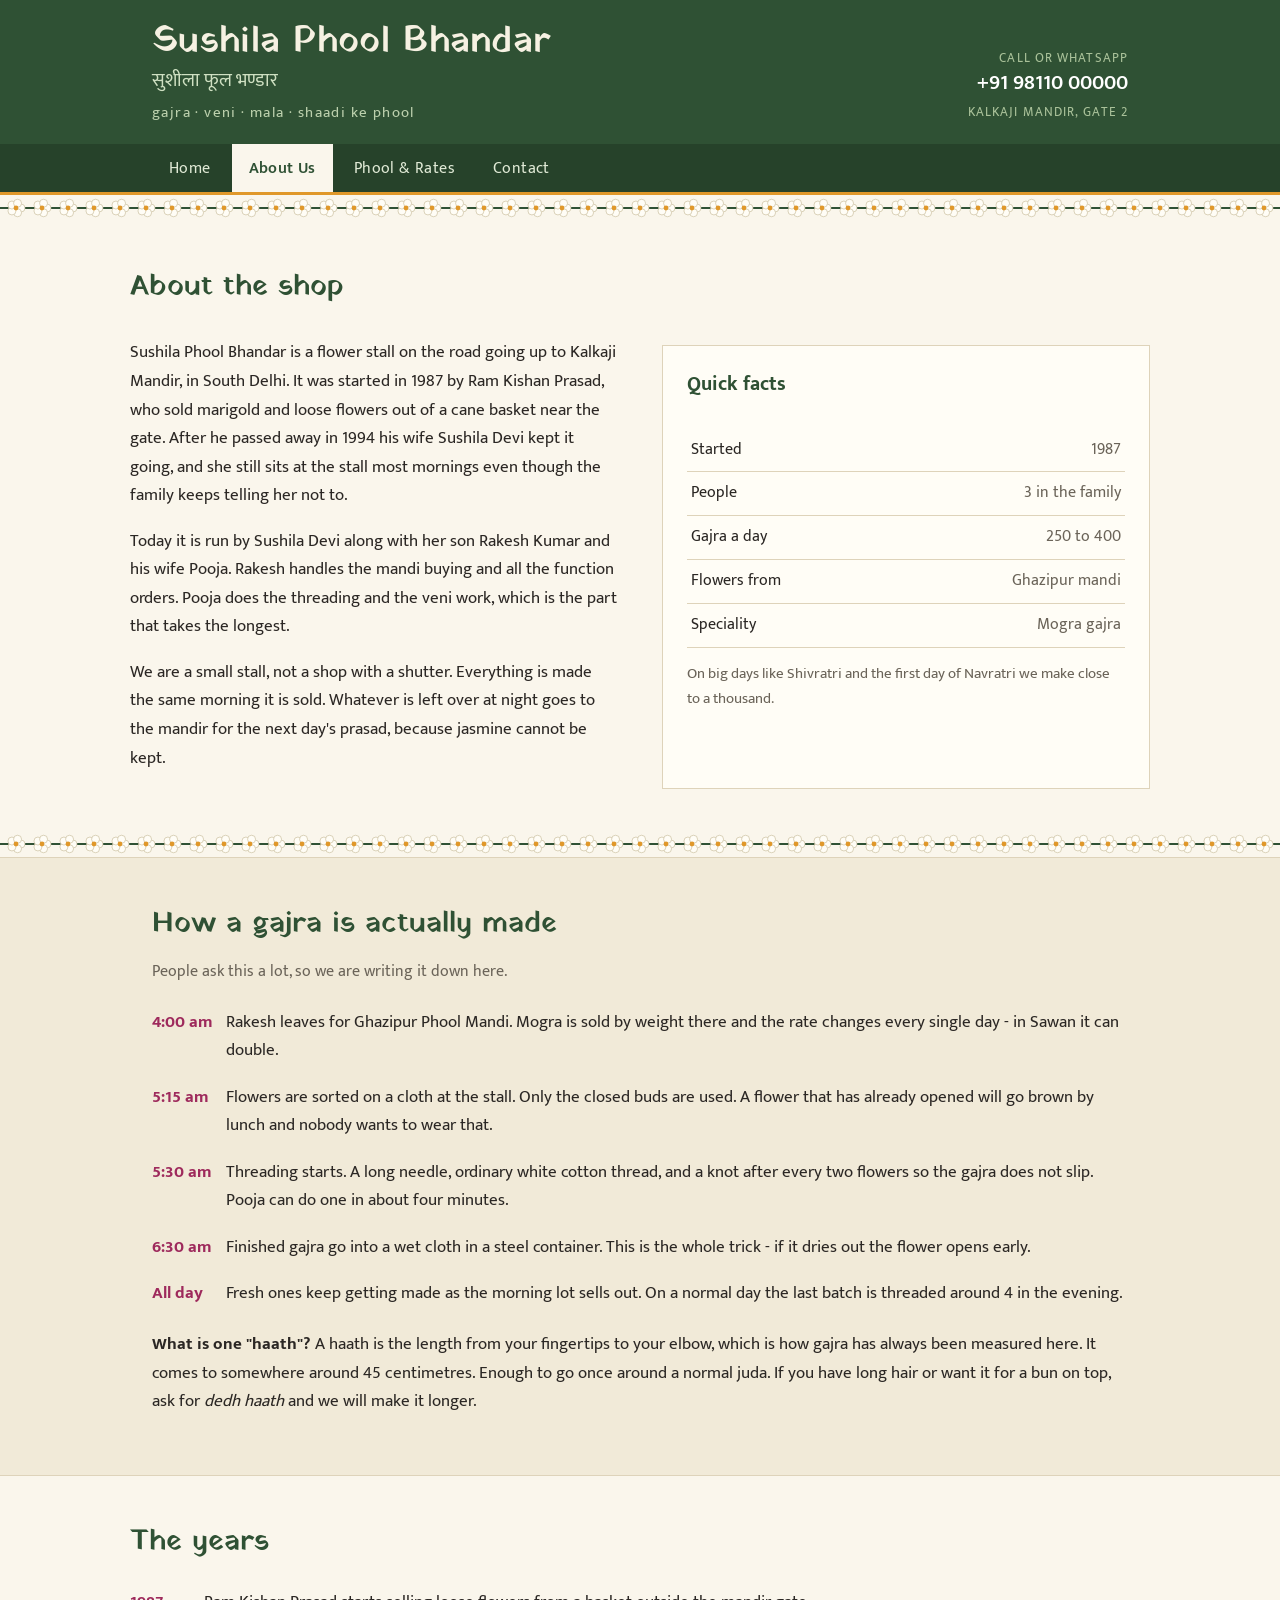
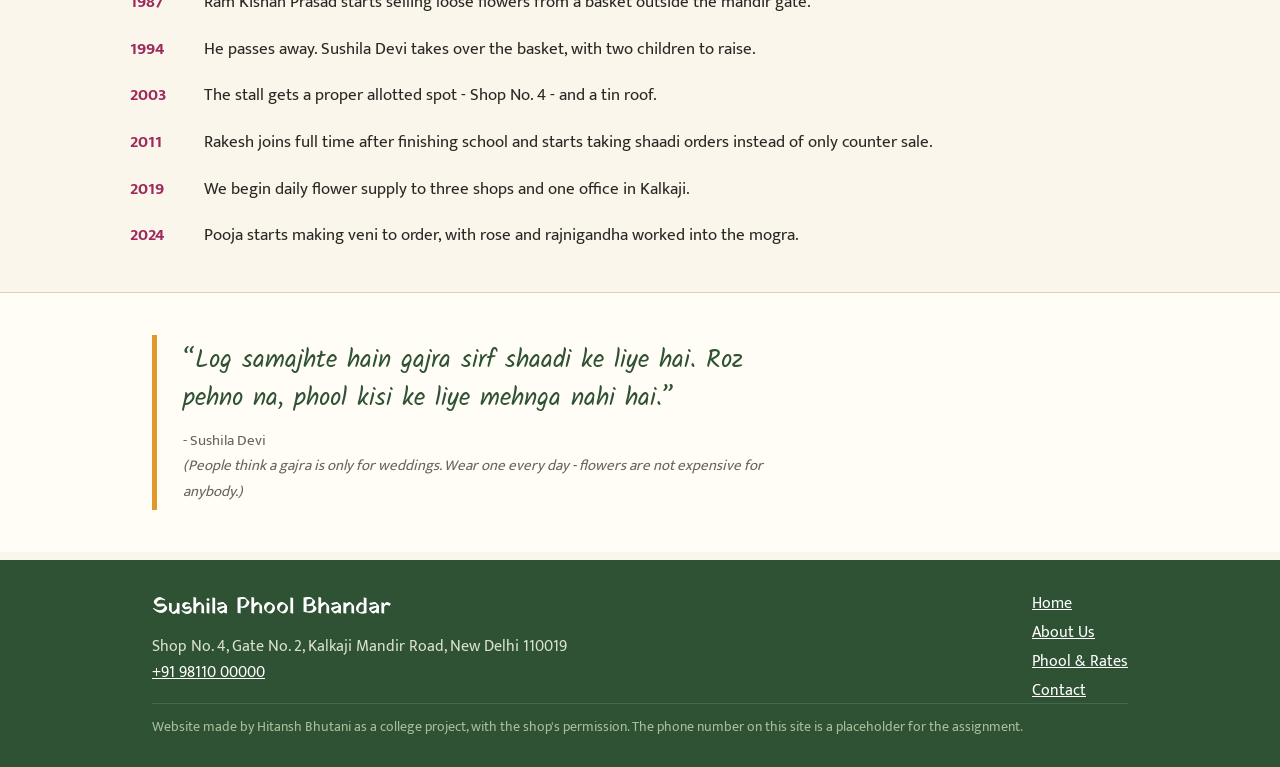
==== about.html @ c55fcccf "Add the four pages and the stylesheet Home, About Us, Phool & Rates and Contact for Sushila Phool Bh" ====
<!DOCTYPE html>
<html lang="en">
<head>
<meta charset="utf-8">
<meta name="viewport" content="width=device-width, initial-scale=1">
<title>About us - Sushila Phool Bhandar, Kalkaji</title>
<meta name="description" content="A flower stall outside Kalkaji Mandir since 1987. How we buy flowers at Ghazipur mandi and thread gajra by hand every morning.">
<link rel="preconnect" href="https://fonts.googleapis.com">
<link rel="preconnect" href="https://fonts.gstatic.com" crossorigin>
<link href="https://fonts.googleapis.com/css2?family=Yatra+One&family=Mukta:wght@300;400;600;700&family=Kalam:wght@400;700&display=swap" rel="stylesheet">
<link rel="stylesheet" href="style.css">
<link rel="icon" href="favicon.svg" type="image/svg+xml">
</head>
<body>

<header class="hd">
  <div class="hd-inner wrap">
    <div class="hd-name">
      <a href="index.html"><h1>Sushila Phool Bhandar</h1></a>
      <p class="hd-hindi">सुशीला फूल भण्डार</p>
      <p class="hd-sub">gajra &middot; veni &middot; mala &middot; shaadi ke phool</p>
    </div>
    <div class="hd-ph">
      <span class="lbl">Call or WhatsApp</span>
      <a href="tel:+919811000000">+91 98110 00000</a>
      <span class="lbl openflag" id="openNow">Kalkaji Mandir, Gate 2</span>
    </div>
  </div>
</header>

<nav class="nav">
  <div class="wrap nav-in">
    <a href="index.html">Home</a>
    <a href="about.html" class="on">About Us</a>
    <a href="phool.html">Phool &amp; Rates</a>
    <a href="contact.html">Contact</a>
  </div>
</nav>

<div class="gajra-line"></div>

<main>

<section class="wrap sec">
  <h3 class="sec-h">About the shop</h3>
  <div class="two-col">
    <div>
      <p>Sushila Phool Bhandar is a flower stall on the road going up to Kalkaji Mandir,
      in South Delhi. It was started in 1987 by Ram Kishan Prasad, who sold marigold and
      loose flowers out of a cane basket near the gate. After he passed away in 1994 his
      wife Sushila Devi kept it going, and she still sits at the stall most mornings even
      though the family keeps telling her not to.</p>

      <p>Today it is run by Sushila Devi along with her son Rakesh Kumar and his wife
      Pooja. Rakesh handles the mandi buying and all the function orders. Pooja does the
      threading and the veni work, which is the part that takes the longest.</p>

      <p>We are a small stall, not a shop with a shutter. Everything is made the same
      morning it is sold. Whatever is left over at night goes to the mandir for the next
      day's prasad, because jasmine cannot be kept.</p>
    </div>

    <div class="aboutBox">
      <h4 style="margin-top:0;color:#2f5134;font-size:20px;">Quick facts</h4>
      <table class="hr-table">
        <tr><td>Started</td><td>1987</td></tr>
        <tr><td>People</td><td>3 in the family</td></tr>
        <tr><td>Gajra a day</td><td>250 to 400</td></tr>
        <tr><td>Flowers from</td><td>Ghazipur mandi</td></tr>
        <tr><td>Speciality</td><td>Mogra gajra</td></tr>
      </table>
      <p class="small" style="margin-bottom:0">On big days like Shivratri and the first
      day of Navratri we make close to a thousand.</p>
    </div>
  </div>
</section>

<div class="gajra-line"></div>

<section class="sec sec-fn">
  <div class="wrap">
    <h3 class="sec-h">How a gajra is actually made</h3>
    <p class="sec-note">People ask this a lot, so we are writing it down here.</p>

    <ul class="years">
      <li><b>4:00 am</b> Rakesh leaves for Ghazipur Phool Mandi. Mogra is sold by weight
      there and the rate changes every single day - in Sawan it can double.</li>

      <li><b>5:15 am</b> Flowers are sorted on a cloth at the stall. Only the closed buds
      are used. A flower that has already opened will go brown by lunch and nobody wants
      to wear that.</li>

      <li><b>5:30 am</b> Threading starts. A long needle, ordinary white cotton thread,
      and a knot after every two flowers so the gajra does not slip. Pooja can do one in
      about four minutes.</li>

      <li><b>6:30 am</b> Finished gajra go into a wet cloth in a steel container. This is
      the whole trick - if it dries out the flower opens early.</li>

      <li><b>All day</b> Fresh ones keep getting made as the morning lot sells out. On a
      normal day the last batch is threaded around 4 in the evening.</li>
    </ul>

    <p style="margin-top:22px"><b>What is one "haath"?</b> A haath is the length from
    your fingertips to your elbow, which is how gajra has always been measured here. It
    comes to somewhere around 45 centimetres. Enough to go once around a normal juda. If
    you have long hair or want it for a bun on top, ask for <i>dedh haath</i> and we will
    make it longer.</p>
  </div>
</section>

<section class="wrap sec">
  <h3 class="sec-h">The years</h3>
  <ul class="years">
    <li><b>1987</b> Ram Kishan Prasad starts selling loose flowers from a basket outside
    the mandir gate.</li>
    <li><b>1994</b> He passes away. Sushila Devi takes over the basket, with two children
    to raise.</li>
    <li><b>2003</b> The stall gets a proper allotted spot - Shop No. 4 - and a tin roof.</li>
    <li><b>2011</b> Rakesh joins full time after finishing school and starts taking
    shaadi orders instead of only counter sale.</li>
    <li><b>2019</b> We begin daily flower supply to three shops and one office in
    Kalkaji.</li>
    <li><b>2024</b> Pooja starts making veni to order, with rose and rajnigandha worked
    into the mogra.</li>
  </ul>
</section>

<section class="sec sec-find">
  <div class="wrap">
    <blockquote class="quote">
      <p>&ldquo;Log samajhte hain gajra sirf shaadi ke liye hai. Roz pehno na, phool
      kisi ke liye mehnga nahi hai.&rdquo;</p>
      <footer>- Sushila Devi
      <br><span class="tr">(People think a gajra is only for weddings. Wear one every
      day - flowers are not expensive for anybody.)</span></footer>
    </blockquote>
  </div>
</section>

</main>

<footer class="ft">
  <div class="wrap ft-in">
    <div>
      <p class="ft-name">Sushila Phool Bhandar</p>
      <p>Shop No. 4, Gate No. 2, Kalkaji Mandir Road, New Delhi 110019<br>
      <a href="tel:+919811000000">+91 98110 00000</a></p>
    </div>
    <div class="ft-nav">
      <a href="index.html">Home</a>
      <a href="about.html">About Us</a>
      <a href="phool.html">Phool &amp; Rates</a>
      <a href="contact.html">Contact</a>
    </div>
  </div>
  <div class="wrap">
    <p class="ft-small">Website made by Hitansh Bhutani as a college project, with the
    shop's permission. The phone number on this site is a placeholder for the assignment.</p>
  </div>
</footer>

<script src="script.js"></script>
</body>
</html>
---- style.css ----
/* ===========================================================
   Sushila Phool Bhandar
   style.css  -  written by hand, no framework
   colours picked off a photo of the stall (thread green, the
   marigold, and the pink of the plastic bags they use)
   =========================================================== */

:root{
  --paper:#faf6ec;
  --card:#fffdf6;
  --leaf:#2f5134;
  --leaf2:#517a4a;
  --gulabi:#9e2a5c;
  --gainda:#e0982a;
  --ink:#2b2724;
  --grey:#6b6459;
  --line:#ded3ba;
}

*{box-sizing:border-box;}

html{ -webkit-text-size-adjust:100%; }

body{
  margin:0;
  background:var(--paper);
  color:var(--ink);
  font-family:'Mukta', 'Segoe UI', Arial, sans-serif;
  font-size:17px;
  line-height:1.68;
  font-weight:400;
}

img,svg{max-width:100%;}

a{color:var(--gulabi);}
a:hover{color:var(--leaf);}

.wrap{
  max-width:1020px;
  margin:0 auto;
  padding:0 22px;
}

/* ---------- header ---------- */

.hd{
  background:var(--leaf);
  color:#f6f1e2;
  padding:22px 0 18px;
}
.hd-inner{
  display:flex;
  justify-content:space-between;
  align-items:flex-end;
  gap:20px;
  flex-wrap:wrap;
}
.hd a{color:inherit;text-decoration:none;}
.hd h1{
  font-family:'Yatra One', cursive;
  font-weight:400;
  font-size:36px;
  line-height:1.15;
  margin:0;
  letter-spacing:.3px;
}
.hd-hindi{
  font-size:19px;
  margin:2px 0 0;
  color:#cfe0c2;
  font-weight:400;
}
.hd-sub{
  margin:4px 0 0;
  font-size:14.5px;
  letter-spacing:1.4px;
  text-transform:lowercase;
  color:#bcd0ad;
}
.hd-ph{
  text-align:right;
  line-height:1.45;
  padding-bottom:4px;
}
.hd-ph a{
  font-size:21px;
  font-weight:600;
  display:block;
  color:#fff;
}
.lbl{
  display:block;
  font-size:12.5px;
  letter-spacing:1.1px;
  text-transform:uppercase;
  color:#a9c199;
}
.openflag{margin-top:5px;}

/* ---------- nav ---------- */

.nav{
  background:#26422a;
  border-bottom:3px solid var(--gainda);
}
.nav-in{
  display:flex;
  gap:4px;
  flex-wrap:wrap;
}
.nav a{
  display:block;
  padding:11px 17px;
  color:#dfe9d5;
  text-decoration:none;
  font-size:15.5px;
  letter-spacing:.4px;
}
.nav a:hover{background:#1c331f;color:#fff;}
.nav a.on{
  background:var(--paper);
  color:var(--leaf);
  font-weight:600;
}

/* the little gajra string used as a divider */
.gajra-line{
  height:26px;
  background-image:url("data:image/svg+xml,%3Csvg xmlns='http://www.w3.org/2000/svg' width='26' height='26' viewBox='0 0 26 26'%3E%3Cpath d='M0 13H26' stroke='%232f5134' stroke-width='2'/%3E%3Cg transform='translate(13 13)'%3E%3Ccircle cx='5' cy='0' r='4' fill='%23fffdf6' stroke='%23cabf9f' stroke-width='.7'/%3E%3Ccircle cx='1.55' cy='4.76' r='4' fill='%23fffdf6' stroke='%23cabf9f' stroke-width='.7'/%3E%3Ccircle cx='-4.05' cy='2.94' r='4' fill='%23fffdf6' stroke='%23cabf9f' stroke-width='.7'/%3E%3Ccircle cx='-4.05' cy='-2.94' r='4' fill='%23fffdf6' stroke='%23cabf9f' stroke-width='.7'/%3E%3Ccircle cx='1.55' cy='-4.76' r='4' fill='%23fffdf6' stroke='%23cabf9f' stroke-width='.7'/%3E%3Ccircle cx='0' cy='0' r='2.4' fill='%23e0982a'/%3E%3C/g%3E%3C/svg%3E");
  background-repeat:repeat-x;
  background-position:center;
}

/* ---------- hero ---------- */

.hero{padding:44px 0 34px;}
.hero-in{
  display:flex;
  gap:46px;
  align-items:center;
  flex-wrap:wrap;
}
.hero-txt{flex:1 1 400px;}
.hero-txt h2{
  font-family:'Yatra One', cursive;
  font-weight:400;
  font-size:41px;
  line-height:1.3;
  margin:0 0 16px;
  color:var(--leaf);
}
.hero-txt p{max-width:52ch;color:#3d3831;}
.hero-pic{flex:0 1 300px;text-align:center;}
.cap{
  font-family:'Kalam', cursive;
  font-size:16px;
  color:var(--grey);
  margin:6px 0 0;
}

.hero-btns{margin-top:24px;}
.btn{
  display:inline-block;
  background:var(--gulabi);
  color:#fff;
  text-decoration:none;
  padding:11px 21px;
  border:none;
  font-size:16px;
  font-weight:600;
  font-family:inherit;
  margin:0 9px 9px 0;
  cursor:pointer;
  border-radius:2px;
}
.btn:hover{background:#7d2049;color:#fff;}
.btn2{background:var(--leaf);}
.btn2:hover{background:#223d26;}

/* ---------- the orange strip under hero ---------- */

.strip{
  background:var(--gainda);
  color:#3b2a06;
  padding:12px 0;
}
.strip p{margin:0;font-size:16px;}
.strip-hi{color:#5c440c;}

/* ---------- sections ---------- */

.sec{padding:42px 0;}
.sec-h{
  font-family:'Yatra One', cursive;
  font-weight:400;
  font-size:29px;
  color:var(--leaf);
  margin:0 0 10px;
}
.sec-note{
  color:var(--grey);
  max-width:66ch;
  margin-top:0;
  font-size:16px;
}

.grid{
  display:grid;
  grid-template-columns:repeat(3,1fr);
  gap:20px;
  margin-top:26px;
}
.item{
  background:var(--card);
  border:1px solid var(--line);
  padding:17px 19px 15px;
}
.item h4{
  font-size:20px;
  margin:0 0 6px;
  color:var(--leaf);
  font-weight:600;
}
.item p{margin:0;font-size:16px;color:#4a443c;}
.rate{
  margin-top:12px !important;
  font-size:21px !important;
  font-weight:700;
  color:var(--gulabi) !important;
}
.rate span{
  font-size:14px;
  font-weight:400;
  color:var(--grey);
}
.more{margin-top:22px;font-weight:600;}

.two-col{
  display:flex;
  gap:44px;
  flex-wrap:wrap;
}
.two-col > *{flex:1 1 330px;}

.sec-fn{
  background:#f1ead8;
  border-top:1px solid var(--line);
  border-bottom:1px solid var(--line);
}

ul.tick{
  list-style:none;
  padding:0;
  margin:6px 0 0;
}
ul.tick li{
  padding:7px 0 7px 26px;
  border-bottom:1px dotted #cec2a6;
  position:relative;
}
ul.tick li:before{
  content:"\273B";
  position:absolute;
  left:0;
  color:var(--gainda);
  font-size:15px;
}

/* ---------- the quote from aunty ---------- */

.quote{
  margin:0;
  border-left:5px solid var(--gainda);
  padding:6px 0 6px 26px;
  max-width:660px;
}
.quote p{
  font-family:'Kalam', cursive;
  font-size:25px;
  line-height:1.55;
  color:var(--leaf);
  margin:0 0 10px;
}
.quote footer{font-size:15px;color:var(--grey);}
.tr{font-style:italic;}

/* ---------- find us / timings ---------- */

.sec-find{
  background:var(--card);
  border-top:1px solid var(--line);
}
.addr{
  font-size:18px;
  line-height:1.6;
  font-weight:600;
  color:var(--leaf);
}
.hours h4{
  font-size:20px;
  color:var(--leaf);
  margin:0 0 8px;
  font-weight:600;
}
.hr-table{
  width:100%;
  border-collapse:collapse;
  font-size:16px;
}
.hr-table td{
  padding:8px 4px;
  border-bottom:1px solid var(--line);
}
.hr-table td:last-child{text-align:right;color:var(--grey);white-space:nowrap;}
.small{font-size:14.5px;color:var(--grey);}

/* ---------- rate list page ---------- */

.rate-table{
  width:100%;
  border-collapse:collapse;
  margin-top:18px;
  font-size:16.5px;
}
.rate-table th{
  text-align:left;
  background:var(--leaf);
  color:#f2ecdc;
  padding:10px 12px;
  font-weight:600;
  font-size:15px;
  letter-spacing:.5px;
}
.rate-table td{
  padding:11px 12px;
  border-bottom:1px solid var(--line);
  vertical-align:top;
}
.rate-table tr:nth-child(even) td{background:#f6f1e3;}
.rate-table td.pr{
  white-space:nowrap;
  font-weight:700;
  color:var(--gulabi);
  text-align:right;
}
.rate-table .desc{color:var(--grey);font-size:14.5px;display:block;}

.searchbox{
  margin-top:20px;
}
.searchbox input{
  width:100%;
  max-width:330px;
  padding:10px 12px;
  border:1px solid #bfb497;
  background:#fff;
  font-family:inherit;
  font-size:16px;
}
.noresult{
  display:none;
  padding:14px;
  background:#f6ecc9;
  border:1px dashed #c9a94a;
  margin-top:14px;
}

details.faq{
  border-bottom:1px solid var(--line);
  padding:10px 0;
}
details.faq summary{
  cursor:pointer;
  font-weight:600;
  color:var(--leaf);
  font-size:17px;
}
details.faq p{margin:8px 0 4px;color:#4a443c;}

/* ---------- about page ---------- */

.aboutBox{
  background:var(--card);
  border:1px solid var(--line);
  padding:22px 24px;
  margin-top:24px;
}
.years{
  list-style:none;
  padding:0;
  margin:22px 0 0;
}
.years li{
  padding:0 0 18px 74px;
  position:relative;
}
.years li b{
  position:absolute;
  left:0;
  top:0;
  color:var(--gulabi);
  font-size:17px;
}
.years li:last-child{padding-bottom:0;}

/* ---------- contact / form ---------- */

.form-box{
  background:var(--card);
  border:1px solid var(--line);
  padding:24px;
}
.field{margin-bottom:16px;}
.field label{
  display:block;
  font-weight:600;
  font-size:15px;
  margin-bottom:4px;
  color:var(--leaf);
}
.field input,
.field select,
.field textarea{
  width:100%;
  padding:10px 12px;
  border:1px solid #bfb497;
  background:#fff;
  font-family:inherit;
  font-size:16px;
  color:var(--ink);
}
.field textarea{min-height:96px;resize:vertical;}
.field input:focus,.field textarea:focus,.field select:focus{
  outline:2px solid var(--gainda);
  outline-offset:0;
}
.req{color:var(--gulabi);}
.hint{font-size:13.5px;color:var(--grey);margin:4px 0 0;font-weight:400;}
.err{
  color:#a3231f;
  font-size:14px;
  margin:4px 0 0;
  display:none;
}
.field.bad input,.field.bad textarea{border-color:#a3231f;background:#fdf4f3;}
.field.bad .err{display:block;}

.formnote{
  background:#f1ead8;
  border-left:4px solid var(--gainda);
  padding:12px 16px;
  font-size:15px;
  margin-bottom:22px;
}
.sent{
  display:none;
  background:#e8f0e2;
  border:1px solid var(--leaf2);
  padding:16px 18px;
  margin-top:16px;
}

/* ---------- footer ---------- */

.ft{
  background:var(--leaf);
  color:#d8e2ca;
  padding:30px 0 22px;
  margin-top:8px;
  font-size:15.5px;
}
.ft-in{
  display:flex;
  justify-content:space-between;
  gap:26px;
  flex-wrap:wrap;
}
.ft p{margin:0 0 6px;}
.ft a{color:#fff;}
.ft-name{
  font-family:'Yatra One', cursive;
  font-size:22px;
  color:#fff;
}
.ft-nav{display:flex;flex-direction:column;gap:3px;}
.ft-small{
  border-top:1px solid #47694b;
  margin-top:20px;
  padding-top:12px;
  font-size:13.5px;
  color:#a9bd9b;
}

/* .ft-social{ display:flex; gap:10px; }
   shop has no instagram yet, aunty said maybe later - leaving this here */

/* ---------- phone / tablet ---------- */

@media (max-width:840px){
  .grid{grid-template-columns:repeat(2,1fr);}
  .hero-txt h2{font-size:34px;}
  .two-col{gap:28px;}
}

@media (max-width:600px){
  body{font-size:16.5px;}
  .wrap{padding:0 16px;}
  .hd{padding:18px 0 14px;}
  .hd h1{font-size:28px;}
  .hd-inner{align-items:flex-start;}
  .hd-ph{text-align:left;}
  .hd-ph a{font-size:19px;}
  .nav-in{gap:0;}
  /* squeezed these until all four fit on one line on a 360px phone */
  .nav a{padding:10px 9px;font-size:14.5px;letter-spacing:0;}
  .hero{padding:28px 0 24px;}
  .hero-in{gap:26px;}
  .hero-txt h2{font-size:29px;}
  .hero-pic{order:-1;flex:1 1 100%;}
  .hero-pic svg{max-width:210px;}
  .grid{grid-template-columns:1fr;gap:14px;}
  .sec{padding:30px 0;}
  .sec-h{font-size:25px;}
  .quote p{font-size:21px;}
  .btn{display:block;text-align:center;margin-right:0;}
  .ft-in{gap:18px;}
}
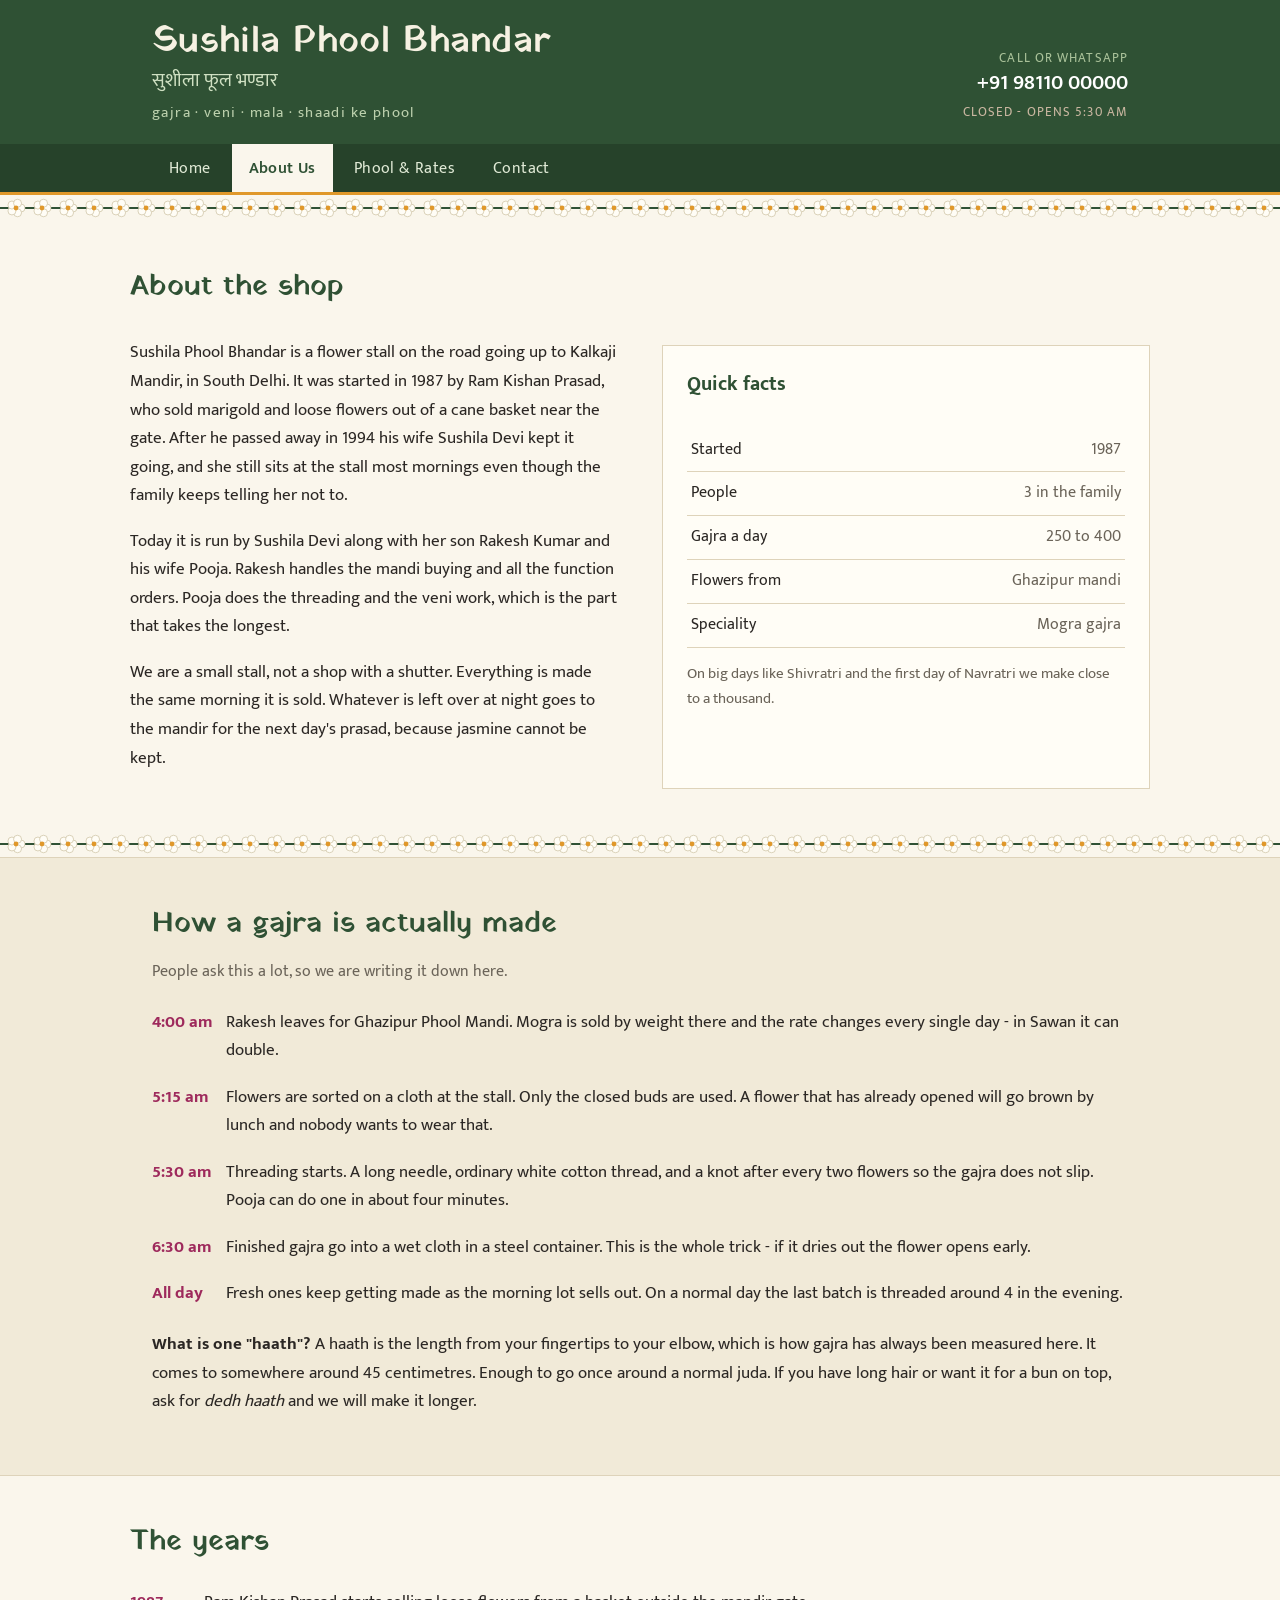
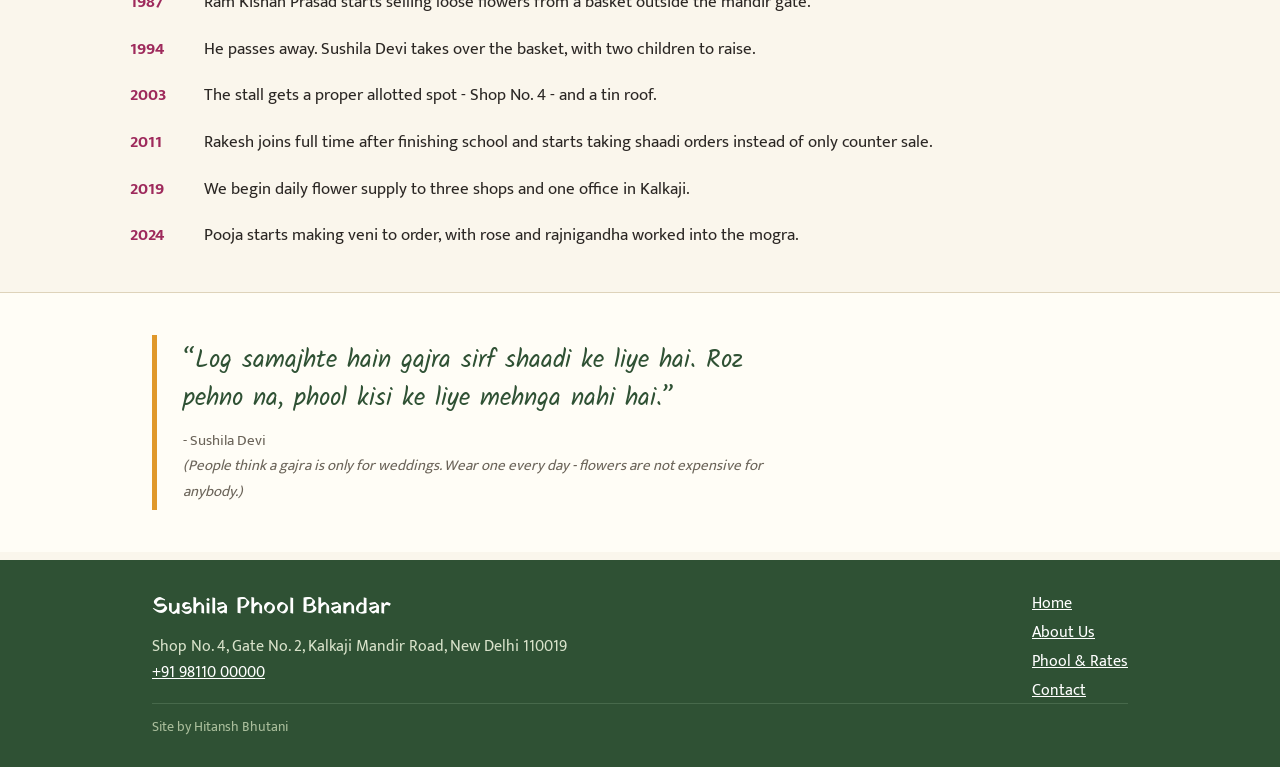
==== commit bce76d00: "Tidy the copy and the README" ====
--- a/about.html
+++ b/about.html
@@ -155,8 +155,7 @@
     </div>
   </div>
   <div class="wrap">
-    <p class="ft-small">Website made by Hitansh Bhutani as a college project, with the
-    shop's permission. The phone number on this site is a placeholder for the assignment.</p>
+    <p class="ft-small">Site by Hitansh Bhutani</p>
   </div>
 </footer>
 
--- a/style.css
+++ b/style.css
@@ -1,8 +1,6 @@
 /* ===========================================================
-   Sushila Phool Bhandar
-   style.css  -  written by hand, no framework
-   colours picked off a photo of the stall (thread green, the
-   marigold, and the pink of the plastic bags they use)
+   Sushila Phool Bhandar - style.css
+   green = thread, orange = genda, pink = the shop bags
    =========================================================== */
 
 :root{
@@ -493,7 +491,7 @@
 }
 
 /* .ft-social{ display:flex; gap:10px; }
-   shop has no instagram yet, aunty said maybe later - leaving this here */
+   no instagram yet */
 
 /* ---------- phone / tablet ---------- */
 
